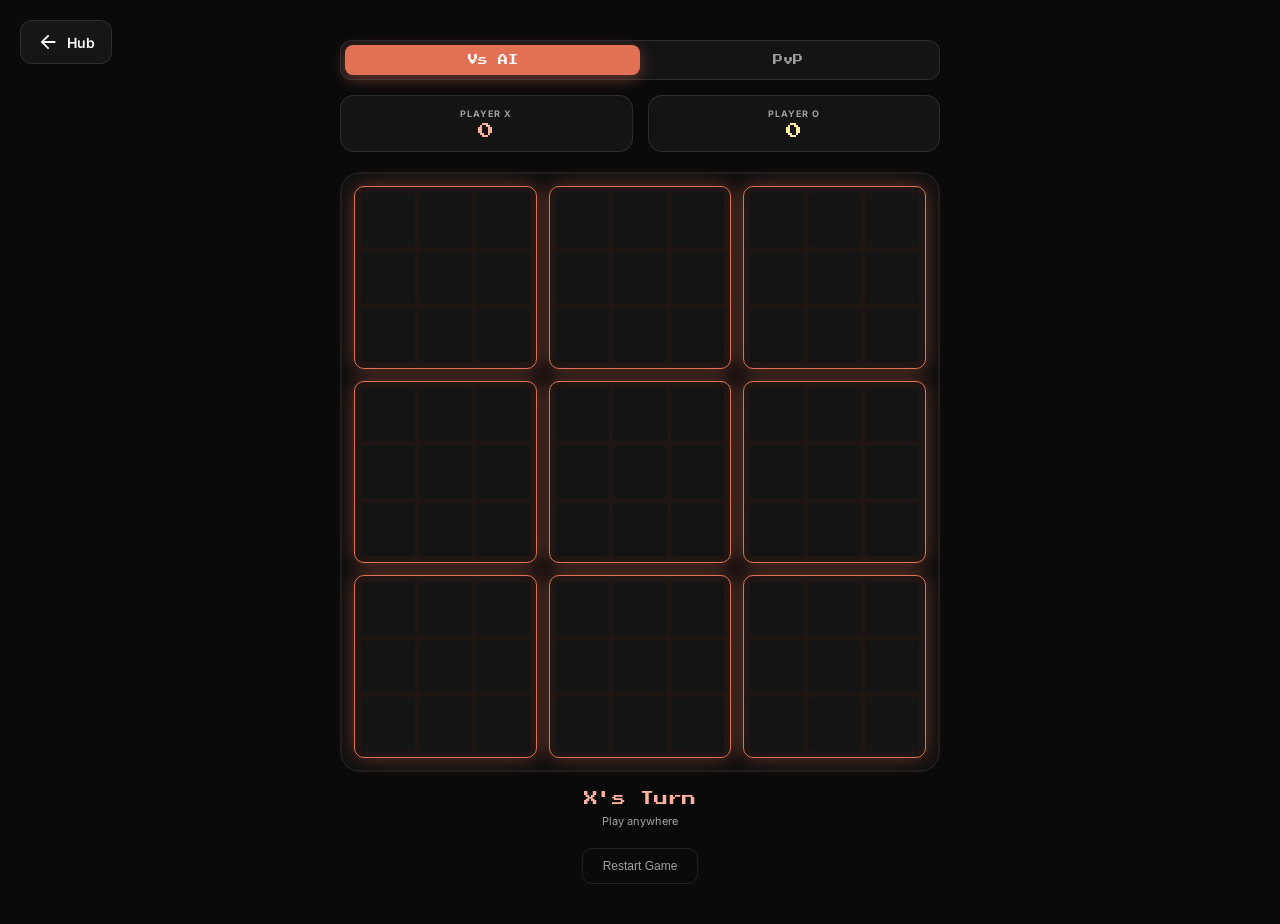
==== games/tictactoe/index.html @ ce3e82a0 "Add files via upload" ====
<!DOCTYPE html>
<html lang="en">
<head>
  <meta charset="UTF-8">
  <meta name="viewport" content="width=device-width, initial-scale=1.0, user-scalable=no">
  <meta name="description" content="Ultimate Tic-Tac-Toe — A deep strategic version of the classic game. 9 boards in one!">
  <meta name="theme-color" content="#e17055">
  <title>Ultimate Tic-Tac-Toe — Game Hub</title>
  <link rel="stylesheet" href="style.css">
  <link rel="preconnect" href="https://fonts.googleapis.com">
  <link href="https://fonts.googleapis.com/css2?family=Press+Start+2P&family=Inter:wght@400;700&display=swap" rel="stylesheet">
</head>
<body>
  <a href="../../index.html" id="back-btn" title="Back to Hub">
    <svg viewBox="0 0 24 24" width="22" height="22" fill="white">
      <path d="M20 11H7.83l5.59-5.59L12 4l-8 8 8 8 1.41-1.41L7.83 13H20v-2z"/>
    </svg>
    <span>Hub</span>
  </a>

  <div id="game-container">
    <div id="game-header">
      <div class="mode-selector">
        <button class="mode-btn active" data-mode="ai">Vs AI</button>
        <button class="mode-btn" data-mode="pvp">PvP</button>
      </div>
      
      <div class="score-display">
        <div class="score-item player-x">
          <span class="label">PLAYER X</span>
          <span id="score-x">0</span>
        </div>
        <div class="score-item player-o">
          <span class="label">PLAYER O</span>
          <span id="score-o">0</span>
        </div>
      </div>
    </div>

    <div id="ultimate-board">
      <!-- 9 Small Boards will be generated via JS or defined here -->
      <!-- Defining them here for better CSS control -->
      <div class="small-board" data-board="0"></div>
      <div class="small-board" data-board="1"></div>
      <div class="small-board" data-board="2"></div>
      <div class="small-board" data-board="3"></div>
      <div class="small-board" data-board="4"></div>
      <div class="small-board" data-board="5"></div>
      <div class="small-board" data-board="6"></div>
      <div class="small-board" data-board="7"></div>
      <div class="small-board" data-board="8"></div>
    </div>

    <div id="game-info">
      <div id="turn-indicator">X's Turn</div>
      <div id="move-status">Play anywhere</div>
    </div>

    <button id="restart-btn" class="secondary-btn">Restart Game</button>

    <!-- Game End Overlay -->
    <div id="overlay" class="hidden">
      <div id="status-msg">X WINS THE GAME!</div>
      <button id="play-again-btn" class="primary-btn">PLAY AGAIN</button>
    </div>
  </div>

  <script src="js/game.js"></script>
  <script src="js/main.js"></script>
</body>
</html>
---- games/tictactoe/style.css ----
/* ============================================
   Ultimate Tic Tac Toe — Premium Styles
   ============================================ */

:root {
  --bg-dark: #0a0a0a;
  --bg-panel: #141414;
  --accent: #e17055;
  --accent-glow: rgba(225, 112, 85, 0.4);
  --x-color: #fab1a0;
  --o-color: #ffeaa7;
  --text-main: #ffffff;
  --text-dim: #a0a0a0;
  --font-pixel: 'Press Start 2P', cursive;
  --font-main: 'Inter', sans-serif;
  --border: 1px solid rgba(255, 255, 255, 0.1);
  --shadow: 0 10px 30px rgba(0, 0, 0, 0.5);
}

* { margin: 0; padding: 0; box-sizing: border-box; }

body {
  background-color: var(--bg-dark);
  color: var(--text-main);
  font-family: var(--font-main);
  min-height: 100vh;
  display: flex; align-items: center; justify-content: center;
  padding: 40px 20px;
}

#back-btn {
  position: absolute; top: 20px; left: 20px;
  display: flex; align-items: center; gap: 8px;
  padding: 10px 16px; background: rgba(255,255,255,0.05);
  border: var(--border); border-radius: 12px;
  color: white; text-decoration: none;
  font-weight: 600; font-size: 14px;
  transition: all 0.2s ease; z-index: 100;
}
#back-btn:hover { background: rgba(255,255,255,0.1); transform: translateX(-4px); }

#game-container {
  width: 100%; max-width: 600px;
  display: flex; flex-direction: column; align-items: center;
  gap: 20px;
}

/* Header */
#game-header { width: 100%; display: flex; flex-direction: column; gap: 15px; }

.mode-selector {
  display: flex; background: var(--bg-panel);
  padding: 4px; border-radius: 12px; border: var(--border);
}

.mode-btn {
  flex: 1; padding: 10px; border: none; background: transparent;
  color: var(--text-dim); font-family: var(--font-pixel); font-size: 10px;
  cursor: pointer; border-radius: 8px; transition: all 0.2s;
}

.mode-btn.active {
  background: var(--accent); color: white;
  box-shadow: 0 4px 15px var(--accent-glow);
}

.score-display { display: flex; justify-content: space-between; gap: 15px; }

.score-item {
  flex: 1; background: var(--bg-panel);
  padding: 12px; border-radius: 14px;
  border: var(--border); display: flex; flex-direction: column; align-items: center;
}

.score-item .label {
  font-size: 9px; font-weight: 700; color: var(--text-dim);
  margin-bottom: 4px; letter-spacing: 1px;
}

.score-item span:not(.label) { font-family: var(--font-pixel); font-size: 16px; }
.player-x span:not(.label) { color: var(--x-color); }
.player-o span:not(.label) { color: var(--o-color); }

/* Ultimate Board */
#ultimate-board {
  display: grid; grid-template-columns: repeat(3, 1fr); grid-template-rows: repeat(3, 1fr);
  gap: 12px; width: 100%; aspect-ratio: 1/1;
  background: rgba(255,255,255,0.02); padding: 12px; border-radius: 20px;
  border: 2px solid rgba(255,255,255,0.05);
}

.small-board {
  display: grid; grid-template-columns: repeat(3, 1fr); grid-template-rows: repeat(3, 1fr);
  gap: 4px; background: rgba(0,0,0,0.3); padding: 6px; border-radius: 10px;
  position: relative; transition: all 0.3s ease;
  border: 1px solid rgba(255,255,255,0.05);
}

/* Active Highlight */
.small-board.active {
  background: rgba(225, 112, 85, 0.08);
  border: 1px solid var(--accent);
  box-shadow: 0 0 20px var(--accent-glow);
}

.cell {
  background: var(--bg-panel); border-radius: 4px;
  display: flex; align-items: center; justify-content: center;
  font-family: var(--font-pixel); font-size: 14px;
  cursor: pointer; transition: all 0.2s;
}

.small-board.active .cell:hover:not(.taken) {
  background: rgba(255,255,255,0.05);
}

.cell.taken { cursor: default; }
.cell[data-symbol="X"] { color: var(--x-color); }
.cell[data-symbol="O"] { color: var(--o-color); }

/* Won Board Overlay */
.small-board.won::after {
  content: attr(data-winner);
  position: absolute; inset: 0;
  display: flex; align-items: center; justify-content: center;
  font-family: var(--font-pixel); font-size: 80px;
  background: rgba(20, 20, 20, 0.85);
  border-radius: 8px; z-index: 5;
  animation: popIn 0.4s cubic-bezier(0.175, 0.885, 0.32, 1.275);
}

.small-board[data-winner="X"]::after { color: var(--x-color); text-shadow: 0 0 30px var(--x-color); }
.small-board[data-winner="O"]::after { color: var(--o-color); text-shadow: 0 0 30px var(--o-color); }
.small-board[data-winner="D"]::after { content: "—"; color: var(--text-dim); }

/* Game Info */
#game-info {
  display: flex; flex-direction: column; align-items: center; gap: 8px;
}

#turn-indicator { font-family: var(--font-pixel); font-size: 14px; color: var(--accent); }
#move-status { font-size: 11px; color: var(--text-dim); }

.secondary-btn {
  background: transparent; border: var(--border); color: var(--text-dim);
  padding: 10px 20px; border-radius: 10px; font-size: 12px;
  cursor: pointer; transition: all 0.2s;
}
.secondary-btn:hover { background: rgba(255,255,255,0.05); color: white; }

/* Overlay */
#overlay {
  position: fixed; inset: 0; background: rgba(0,0,0,0.9);
  display: flex; flex-direction: column; align-items: center; justify-content: center;
  gap: 30px; z-index: 1000;
}

#status-msg {
  font-family: var(--font-pixel); font-size: 32px; text-align: center;
  line-height: 1.6; color: var(--accent);
}

.primary-btn {
  padding: 18px 36px; background: var(--accent); color: white;
  border: none; border-radius: 14px; font-family: var(--font-pixel);
  font-size: 14px; cursor: pointer; transition: all 0.2s;
  box-shadow: 0 4px 20px var(--accent-glow);
}
.primary-btn:hover { transform: scale(1.05); background: white; color: var(--accent); }

@keyframes popIn {
  from { transform: scale(0); opacity: 0; }
  to { transform: scale(1); opacity: 1; }
}

.hidden { display: none !important; }

/* Mobile */
@media (max-width: 500px) {
  #ultimate-board { gap: 8px; padding: 8px; }
  .small-board { gap: 2px; padding: 4px; }
  .cell { font-size: 10px; }
  .small-board.won::after { font-size: 50px; }
  #status-msg { font-size: 20px; }
}
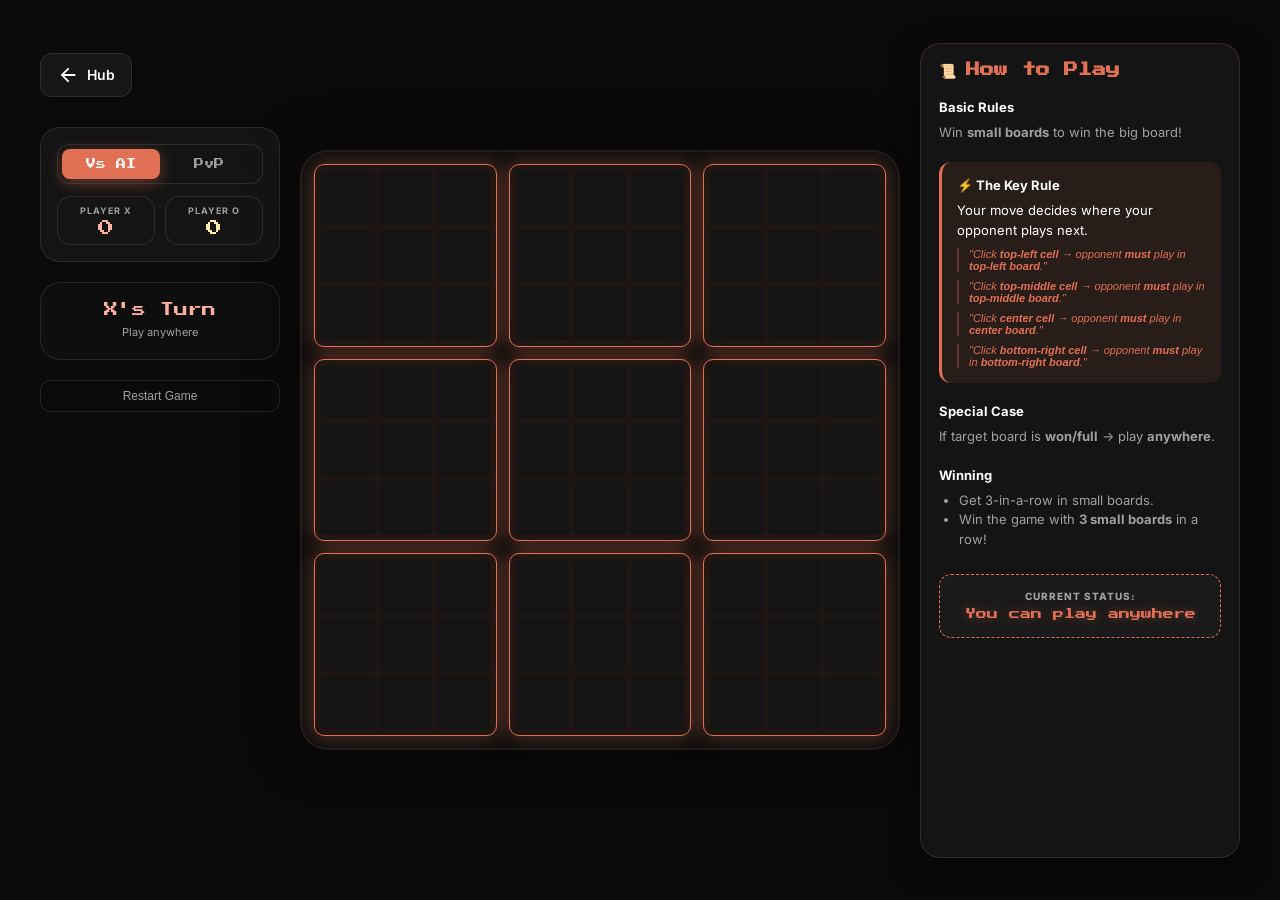
==== commit 2ba916aa: "Add files via upload" ====
--- a/games/tictactoe/index.html
+++ b/games/tictactoe/index.html
@@ -11,52 +11,105 @@
   <link href="https://fonts.googleapis.com/css2?family=Press+Start+2P&family=Inter:wght@400;700&display=swap" rel="stylesheet">
 </head>
 <body>
-  <a href="../../index.html" id="back-btn" title="Back to Hub">
-    <svg viewBox="0 0 24 24" width="22" height="22" fill="white">
-      <path d="M20 11H7.83l5.59-5.59L12 4l-8 8 8 8 1.41-1.41L7.83 13H20v-2z"/>
-    </svg>
-    <span>Hub</span>
-  </a>
+  <div id="app-wrapper">
+    <!-- Left Sidebar: Controls & Navigation -->
+    <aside class="side-panel left">
+      <a href="../../index.html" id="back-btn" title="Back to Hub">
+        <svg viewBox="0 0 24 24" width="22" height="22" fill="white">
+          <path d="M20 11H7.83l5.59-5.59L12 4l-8 8 8 8 1.41-1.41L7.83 13H20v-2z"/>
+        </svg>
+        <span>Hub</span>
+      </a>
 
-  <div id="game-container">
-    <div id="game-header">
-      <div class="mode-selector">
-        <button class="mode-btn active" data-mode="ai">Vs AI</button>
-        <button class="mode-btn" data-mode="pvp">PvP</button>
-      </div>
-      
-      <div class="score-display">
-        <div class="score-item player-x">
-          <span class="label">PLAYER X</span>
-          <span id="score-x">0</span>
+      <div id="control-panel">
+        <div class="mode-selector">
+          <button class="mode-btn active" data-mode="ai">Vs AI</button>
+          <button class="mode-btn" data-mode="pvp">PvP</button>
         </div>
-        <div class="score-item player-o">
-          <span class="label">PLAYER O</span>
-          <span id="score-o">0</span>
+        
+        <div class="score-display">
+          <div class="score-item player-x">
+            <span class="label">PLAYER X</span>
+            <span id="score-x">0</span>
+          </div>
+          <div class="score-item player-o">
+            <span class="label">PLAYER O</span>
+            <span id="score-o">0</span>
+          </div>
         </div>
       </div>
-    </div>
 
-    <div id="ultimate-board">
-      <!-- 9 Small Boards will be generated via JS or defined here -->
-      <!-- Defining them here for better CSS control -->
-      <div class="small-board" data-board="0"></div>
-      <div class="small-board" data-board="1"></div>
-      <div class="small-board" data-board="2"></div>
-      <div class="small-board" data-board="3"></div>
-      <div class="small-board" data-board="4"></div>
-      <div class="small-board" data-board="5"></div>
-      <div class="small-board" data-board="6"></div>
-      <div class="small-board" data-board="7"></div>
-      <div class="small-board" data-board="8"></div>
-    </div>
+      <div id="game-info">
+        <div id="turn-indicator">X's Turn</div>
+        <div id="move-status">Play anywhere</div>
+      </div>
 
-    <div id="game-info">
-      <div id="turn-indicator">X's Turn</div>
-      <div id="move-status">Play anywhere</div>
-    </div>
+      <button id="restart-btn" class="secondary-btn">Restart Game</button>
+    </aside>
 
-    <button id="restart-btn" class="secondary-btn">Restart Game</button>
+    <!-- Center: Large Game Board -->
+    <main id="game-center">
+      <div id="ultimate-board">
+        <div class="small-board" data-board="0"></div>
+        <div class="small-board" data-board="1"></div>
+        <div class="small-board" data-board="2"></div>
+        <div class="small-board" data-board="3"></div>
+        <div class="small-board" data-board="4"></div>
+        <div class="small-board" data-board="5"></div>
+        <div class="small-board" data-board="6"></div>
+        <div class="small-board" data-board="7"></div>
+        <div class="small-board" data-board="8"></div>
+      </div>
+    </main>
+
+    <!-- Right Sidebar: Rules Only -->
+    <aside class="side-panel right">
+      <div id="rules-panel">
+        <div class="rules-content">
+          <h3><span class="icon">📜</span> How to Play</h3>
+          
+          <div class="rules-section">
+            <h4>Basic Rules</h4>
+            <p>Win <strong>small boards</strong> to win the big board!</p>
+          </div>
+
+          <div class="rules-section highlight">
+            <h4>⚡ The Key Rule</h4>
+            <p>Your move decides where your opponent plays next.</p>
+            <div class="example">
+              "Click <strong>top-left cell</strong> &rarr; opponent <strong>must</strong> play in <strong>top-left board</strong>."
+            </div>
+            <div class="example">
+              "Click <strong>top-middle cell</strong> &rarr; opponent <strong>must</strong> play in <strong>top-middle board</strong>."
+            </div>
+            <div class="example">
+              "Click <strong>center cell</strong> &rarr; opponent <strong>must</strong> play in <strong>center board</strong>."
+            </div>
+            <div class="example">
+              "Click <strong>bottom-right cell</strong> &rarr; opponent <strong>must</strong> play in <strong>bottom-right board</strong>."
+            </div>
+          </div>
+
+          <div class="rules-section">
+            <h4>Special Case</h4>
+            <p>If target board is <strong>won/full</strong> &rarr; play <strong>anywhere</strong>.</p>
+          </div>
+
+          <div class="rules-section">
+            <h4>Winning</h4>
+            <ul>
+              <li>Get 3-in-a-row in small boards.</li>
+              <li>Win the game with <strong>3 small boards</strong> in a row!</li>
+            </ul>
+          </div>
+
+          <div id="dynamic-hint-box">
+            <div class="hint-label">CURRENT STATUS:</div>
+            <div id="dynamic-hint-text">You can play anywhere</div>
+          </div>
+        </div>
+      </div>
+    </aside>
 
     <!-- Game End Overlay -->
     <div id="overlay" class="hidden">
--- a/games/tictactoe/style.css
+++ b/games/tictactoe/style.css
@@ -23,26 +23,82 @@
   background-color: var(--bg-dark);
   color: var(--text-main);
   font-family: var(--font-main);
-  min-height: 100vh;
+  height: 100vh;
   display: flex; align-items: center; justify-content: center;
-  padding: 40px 20px;
+  padding: 0 20px;
+  overflow: hidden;
+}
+
+.hidden { display: none !important; }
+
+/* Layout Structure */
+#app-wrapper {
+  display: grid;
+  grid-template-columns: 240px 1fr 320px;
+  align-items: center;
+  gap: 20px;
+  width: 100%;
+  max-width: 1300px;
+  height: 95vh;
+  padding: 20px;
+}
+
+.side-panel {
+  display: flex;
+  flex-direction: column;
+  height: 100%;
+  gap: 20px;
+}
+
+.side-panel.left {
+  align-items: stretch;
+  justify-content: flex-start;
+  padding-top: 10px;
+}
+
+.side-panel.right {
+  justify-content: flex-start;
 }
 
 #back-btn {
-  position: absolute; top: 20px; left: 20px;
+  align-self: flex-start;
   display: flex; align-items: center; gap: 8px;
   padding: 10px 16px; background: rgba(255,255,255,0.05);
   border: var(--border); border-radius: 12px;
   color: white; text-decoration: none;
   font-weight: 600; font-size: 14px;
-  transition: all 0.2s ease; z-index: 100;
+  transition: all 0.2s ease;
+  margin-bottom: 10px;
 }
 #back-btn:hover { background: rgba(255,255,255,0.1); transform: translateX(-4px); }
 
-#game-container {
-  width: 100%; max-width: 600px;
-  display: flex; flex-direction: column; align-items: center;
-  gap: 20px;
+#game-center {
+  display: flex;
+  flex-direction: column;
+  align-items: center;
+  justify-content: center;
+}
+
+#control-panel {
+  display: flex;
+  flex-direction: column;
+  gap: 12px;
+  background: var(--bg-panel);
+  padding: 16px;
+  border-radius: 20px;
+  border: var(--border);
+}
+
+#game-info {
+  display: flex;
+  flex-direction: column;
+  align-items: center;
+  gap: 10px;
+  background: rgba(255,255,255,0.02);
+  padding: 20px;
+  border-radius: 20px;
+  border: var(--border);
+  width: 100%;
 }
 
 /* Header */
@@ -64,11 +120,11 @@
   box-shadow: 0 4px 15px var(--accent-glow);
 }
 
-.score-display { display: flex; justify-content: space-between; gap: 15px; }
+.score-display { display: flex; justify-content: space-between; gap: 10px; width: 100%; }
 
 .score-item {
   flex: 1; background: var(--bg-panel);
-  padding: 12px; border-radius: 14px;
+  padding: 8px 12px; border-radius: 14px;
   border: var(--border); display: flex; flex-direction: column; align-items: center;
 }
 
@@ -85,8 +141,10 @@
 #ultimate-board {
   display: grid; grid-template-columns: repeat(3, 1fr); grid-template-rows: repeat(3, 1fr);
   gap: 12px; width: 100%; aspect-ratio: 1/1;
-  background: rgba(255,255,255,0.02); padding: 12px; border-radius: 20px;
+  max-width: min(650px, 80vh);
+  background: rgba(255,255,255,0.02); padding: 12px; border-radius: 28px;
   border: 2px solid rgba(255,255,255,0.05);
+  box-shadow: 0 0 50px rgba(0,0,0,0.6);
 }
 
 .small-board {
@@ -143,7 +201,7 @@
 
 .secondary-btn {
   background: transparent; border: var(--border); color: var(--text-dim);
-  padding: 10px 20px; border-radius: 10px; font-size: 12px;
+  padding: 8px 16px; border-radius: 10px; font-size: 12px;
   cursor: pointer; transition: all 0.2s;
 }
 .secondary-btn:hover { background: rgba(255,255,255,0.05); color: white; }
@@ -175,8 +233,133 @@
 
 .hidden { display: none !important; }
 
+/* Rules Panel */
+#rules-panel {
+  flex: 1;
+  background: var(--bg-panel);
+  border: var(--border);
+  border-radius: 20px;
+  padding: 18px;
+  box-shadow: var(--shadow);
+  border: 1px solid rgba(225, 112, 85, 0.2);
+  transition: all 0.3s cubic-bezier(0.4, 0, 0.2, 1);
+  overflow-y: auto;
+}
+
+#rules-panel:not(.hidden) {
+  animation: slideIn 0.4s ease-out;
+}
+
+.rules-content h3 {
+  font-family: var(--font-pixel);
+  font-size: 14px;
+  color: var(--accent);
+  margin-bottom: 20px;
+  display: flex;
+  align-items: center;
+  gap: 10px;
+}
+
+.rules-section {
+  margin-bottom: 20px;
+}
+
+.rules-section h4 {
+  font-size: 13px;
+  font-weight: 700;
+  margin-bottom: 8px;
+  color: var(--text-main);
+}
+
+.rules-section p, .rules-section li {
+  font-size: 13px;
+  color: var(--text-dim);
+  line-height: 1.5;
+}
+
+.rules-section ul {
+  padding-left: 20px;
+  margin-top: 8px;
+}
+
+.rules-section.highlight {
+  background: rgba(225, 112, 85, 0.1);
+  padding: 15px;
+  border-radius: 12px;
+  border-left: 3px solid var(--accent);
+}
+
+.rules-section.highlight p {
+  color: var(--text-main);
+}
+
+.example {
+  margin-top: 8px;
+  font-size: 11px;
+  font-style: italic;
+  color: var(--accent);
+  border-left: 2px solid rgba(225, 112, 85, 0.3);
+  padding-left: 10px;
+}
+
+#dynamic-hint-box {
+  margin-top: 25px;
+  padding: 15px;
+  background: #1a1a1a;
+  border-radius: 12px;
+  border: 1px dashed var(--accent);
+  text-align: center;
+}
+
+.hint-label {
+  font-size: 10px;
+  font-weight: 800;
+  color: var(--text-dim);
+  margin-bottom: 5px;
+  letter-spacing: 1px;
+}
+
+#dynamic-hint-text {
+  font-family: var(--font-pixel);
+  font-size: 11px;
+  color: var(--accent);
+  line-height: 1.4;
+  text-shadow: 0 0 10px var(--accent-glow);
+}
+
+@keyframes slideIn {
+  from { opacity: 0; transform: translateX(20px); }
+  to { opacity: 1; transform: translateX(0); }
+}
+
 /* Mobile */
+@media (max-width: 1100px) {
+  #app-wrapper {
+    grid-template-columns: 1fr;
+    height: auto;
+    overflow-y: auto;
+    padding-top: 80px;
+    align-items: center;
+  }
+  
+  .side-panel.left {
+    position: absolute; top: 15px; left: 15px; height: auto;
+  }
+
+  .side-panel.right {
+    width: 100%;
+    max-width: 600px;
+    height: auto;
+  }
+  
+  #rules-panel {
+    max-height: 40vh;
+  }
+}
+
 @media (max-width: 500px) {
+  #top-bar { top: 10px; left: 10px; right: 10px; }
+  #back-btn span { display: none; }
   #ultimate-board { gap: 8px; padding: 8px; }
   .small-board { gap: 2px; padding: 4px; }
   .cell { font-size: 10px; }
